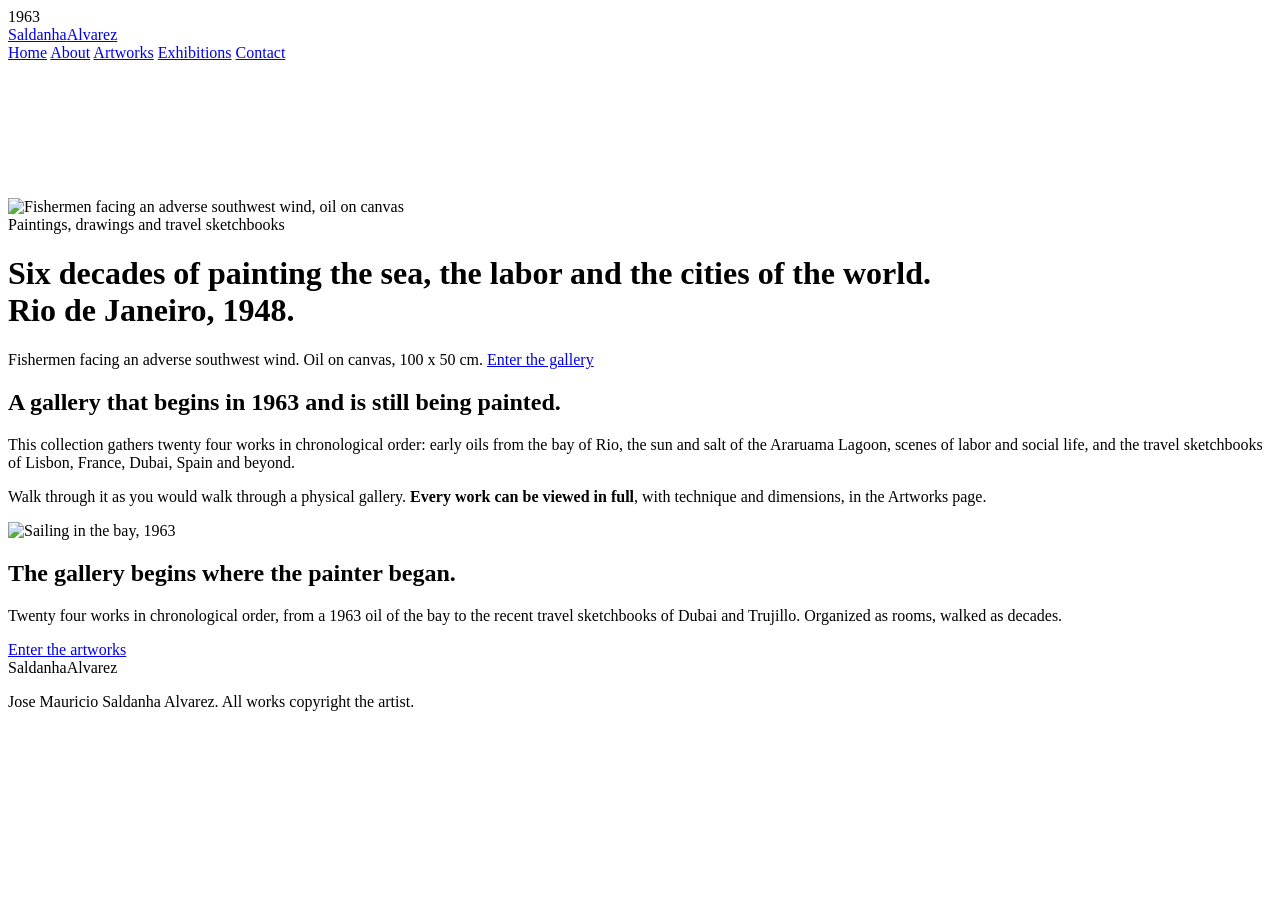
==== index.html @ 632a2b34 "Add files via upload" ====
<!DOCTYPE html>
<html lang="en">
<head>
<meta charset="UTF-8">
<meta name="viewport" content="width=device-width, initial-scale=1.0">
<meta name="robots" content="noindex, nofollow">
<title>Jose Mauricio Saldanha Alvarez - Painter, 1948</title>
<link rel="preconnect" href="https://fonts.googleapis.com">
<link rel="preconnect" href="https://fonts.gstatic.com" crossorigin>
<link href="https://fonts.googleapis.com/css2?family=EB+Garamond:ital,wght@0,400;0,500;0,600;1,400&family=Inter+Tight:wght@400;500;600;700&family=Inter:wght@400;500;600&display=swap" rel="stylesheet">
<link rel="stylesheet" href="/assets/styles.css">
</head>
<body>

<div class="cursor" id="cursor" aria-hidden="true"></div>
<div class="rail"><div class="rail__bar" id="railBar"></div></div>
<div class="rail__year" id="railYear">1963</div>

<nav class="nav" id="nav">
  <a href="/" class="nav__logo"><span>Saldanha</span><span>Alvarez</span></a>
  <div class="nav__menu">
    <a href="/">Home</a>
    <a href="/about">About</a>
    <a href="/artworks">Artworks</a>
    <a href="/exhibitions">Exhibitions</a>
    <a href="/contact">Contact</a>
  </div>
</nav>
<header class="hero" id="top">
  <div class="hero__media">
    <img src="https://res.cloudinary.com/db4pwya16/image/upload/f_auto,q_auto,w_1920/v1785888035/copy_of_oil_on_canvas_fishermen_facing_an_adverse_southwest_wind_jose_mauricio_saldanha_alvarez.webp" alt="Fishermen facing an adverse southwest wind, oil on canvas" fetchpriority="high">
    <video autoplay muted loop playsinline preload="metadata" poster="https://res.cloudinary.com/db4pwya16/image/upload/f_auto,q_auto,w_1920/v1785888035/copy_of_oil_on_canvas_fishermen_facing_an_adverse_southwest_wind_jose_mauricio_saldanha_alvarez.webp" id="heroVideo">
      <source src="https://res.cloudinary.com/db4pwya16/video/upload/v1785889119/Oil_on_canvas._Fishermen_facing_an_adverse_southwest_wind._Video_jlkxj2.mp4" type="video/mp4">
    </video>
  </div>
  <div class="hero__scrim"></div>
  <div class="hero__brand">
    <span class="eyebrow">Paintings, drawings and travel sketchbooks</span>
    <h1>Six decades of painting the sea, the labor and the cities of the world.<br>Rio de Janeiro, 1948.</h1>
  </div>
  <div class="hero__caption">
    <span>Fishermen facing an adverse southwest wind. Oil on canvas, 100 x 50 cm.</span>
    <a href="/artworks" class="hero__scroll">Enter the gallery <span></span></a>
  </div>
</header>
<section class="sec intro">
  <div class="wrap">
    <h2 class="reveal">A gallery that begins in 1963 and is still being painted.</h2>
    <div class="reveal">
      <p>This collection gathers twenty four works in chronological order: early oils from the bay of Rio, the sun and salt of the Araruama Lagoon, scenes of labor and social life, and the travel sketchbooks of Lisbon, France, Dubai, Spain and beyond.</p>
      <p style="margin-top:16px">Walk through it as you would walk through a physical gallery. <strong>Every work can be viewed in full</strong>, with technique and dimensions, in the Artworks page.</p>
    </div>
  </div>
</section>

<section class="sec home-feature">
  <div class="wrap">
    <div class="reveal">
      <img loading="lazy" src="https://res.cloudinary.com/db4pwya16/image/upload/f_auto,q_auto,w_1200/v1785788810/%C3%93il%20on%20card%20board.%20Sailing%20in%20the%20bay.%201963.%20Jose%20Mauricio%20Saldanha%20Alvarez.jpg" alt="Sailing in the bay, 1963">
    </div>
    <div class="reveal">
      <h2>The gallery begins where the painter began.</h2>
      <p>Twenty four works in chronological order, from a 1963 oil of the bay to the recent travel sketchbooks of Dubai and Trujillo. Organized as rooms, walked as decades.</p>
      <a class="btn" href="/artworks">Enter the artworks</a>
    </div>
  </div>
</section>

<footer class="footer">
  <div class="wrap">
    <div class="footer__logo"><span>Saldanha</span><span>Alvarez</span></div>
    <p>Jose Mauricio Saldanha Alvarez. All works copyright the artist.</p>
  </div>
</footer>

<script src="/assets/app.js"></script>
</body>
</html>
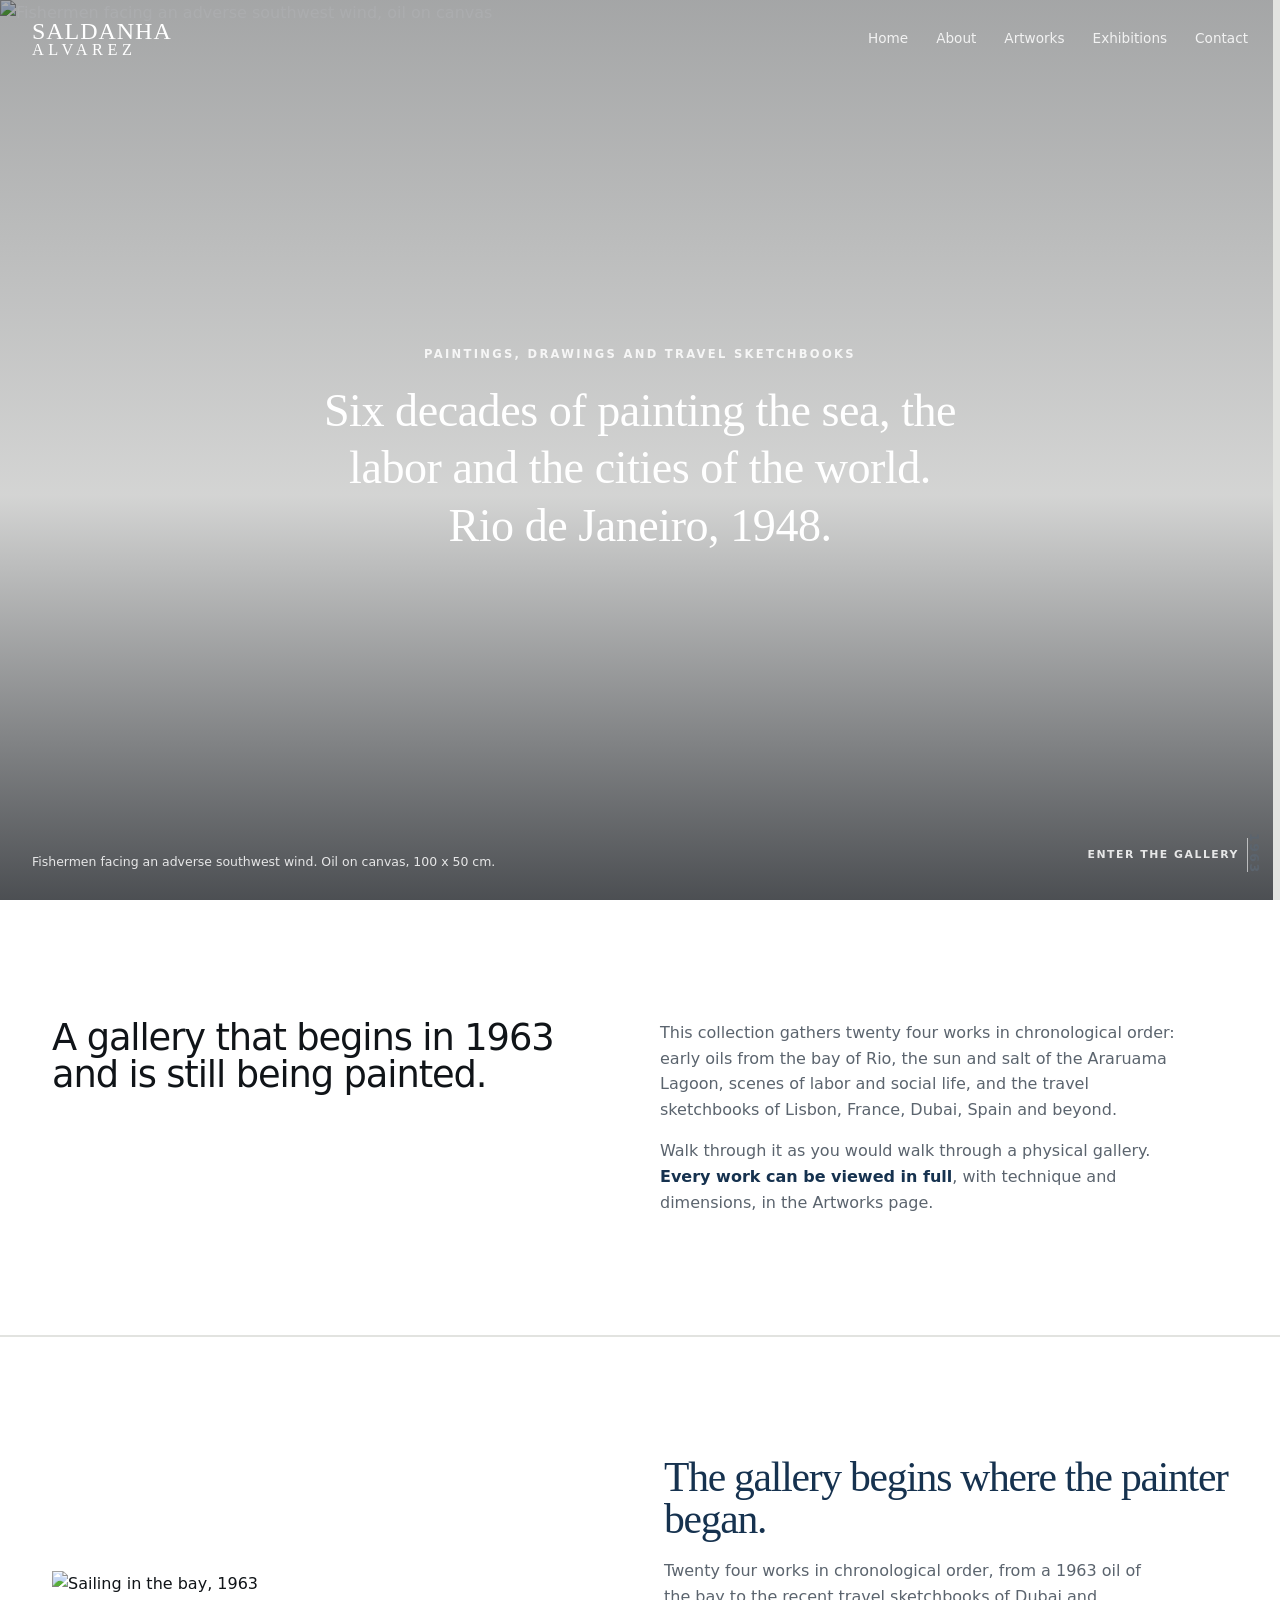
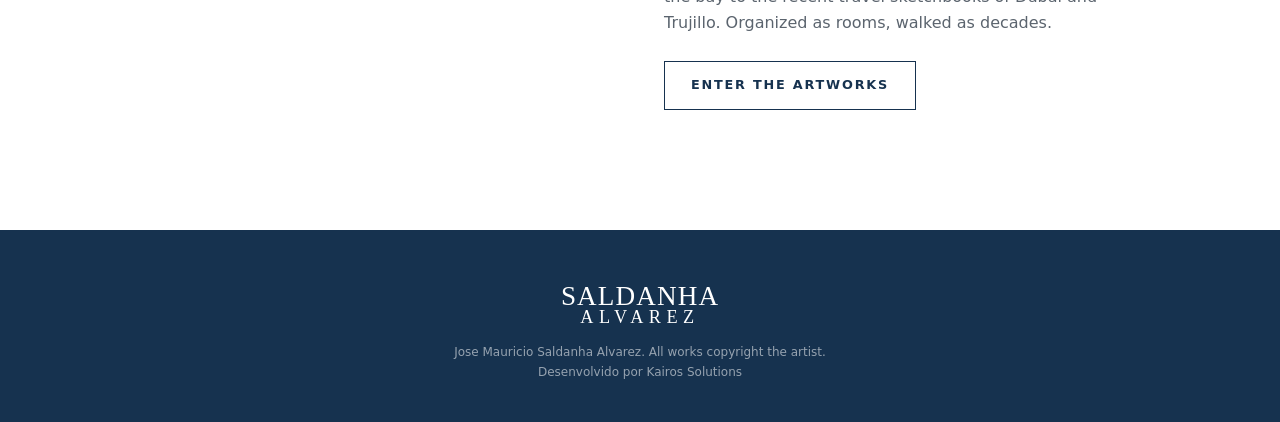
==== commit 648201e0: "Update index.html" ====
--- a/index.html
+++ b/index.html
@@ -30,7 +30,7 @@
   <div class="hero__media">
     <img src="https://res.cloudinary.com/db4pwya16/image/upload/f_auto,q_auto,w_1920/v1785888035/copy_of_oil_on_canvas_fishermen_facing_an_adverse_southwest_wind_jose_mauricio_saldanha_alvarez.webp" alt="Fishermen facing an adverse southwest wind, oil on canvas" fetchpriority="high">
     <video autoplay muted loop playsinline preload="metadata" poster="https://res.cloudinary.com/db4pwya16/image/upload/f_auto,q_auto,w_1920/v1785888035/copy_of_oil_on_canvas_fishermen_facing_an_adverse_southwest_wind_jose_mauricio_saldanha_alvarez.webp" id="heroVideo">
-      <source src="https://res.cloudinary.com/db4pwya16/video/upload/v1785889119/Oil_on_canvas._Fishermen_facing_an_adverse_southwest_wind._Video_jlkxj2.mp4" type="video/mp4">
+      <source src="https://res.cloudinary.com/db4pwya16/video/upload/v1785970972/pescadores_hero_h4ipx7.mp4" type="video/mp4">
     </video>
   </div>
   <div class="hero__scrim"></div>
@@ -70,6 +70,8 @@
   <div class="wrap">
     <div class="footer__logo"><span>Saldanha</span><span>Alvarez</span></div>
     <p>Jose Mauricio Saldanha Alvarez. All works copyright the artist.</p>
+    <p class="credit"><a href="https://redekairos.tech/" rel="noopener" target="_blank">Desenvolvido por Kairos Solutions</a></p>
+
   </div>
 </footer>
 
--- a/assets/styles.css
+++ b/assets/styles.css
@@ -0,0 +1,218 @@
+:root{
+  --display:"Inter Tight",system-ui,sans-serif;
+  --body:"Inter",system-ui,-apple-system,sans-serif;
+  --ink:#101418;
+  --ink-2:#5B646E;
+  --paper:#F7F7F5;
+  --line:#E2E3E0;
+  --naval:#16324F;
+  --coral:#E8622C;
+  --maxw:1240px;
+}
+*{margin:0;padding:0;box-sizing:border-box}
+html{scroll-behavior:smooth;scrollbar-width:none}
+html::-webkit-scrollbar{width:0;display:none}
+body.cursor-on,body.cursor-on *{cursor:none!important}
+.cursor{position:fixed;top:0;left:0;width:54px;height:54px;border-radius:50%;border:2px solid var(--naval);background-size:cover;background-position:center;pointer-events:none;z-index:200;transform:translate(-50%,-50%);transition:width .3s,height .3s,border-color .3s,opacity .3s;opacity:0;box-shadow:0 6px 18px -6px rgba(16,20,24,.4)}
+.cursor.visible{opacity:1}
+.cursor.grow{width:86px;height:86px;border-color:var(--coral)}
+.cursor::after{content:"";position:absolute;inset:0;border-radius:50%;background:var(--cursor-next,none);background-size:cover;background-position:center;opacity:0;transition:opacity .8s}
+.cursor.fading::after{opacity:1}
+body{font-family:var(--body);color:var(--ink);background:var(--paper);line-height:1.6;-webkit-font-smoothing:antialiased}
+h1,h2,h3{font-family:var(--display);font-weight:600;line-height:1;letter-spacing:-.03em}
+img{display:block;max-width:100%}
+a{color:inherit;text-decoration:none}
+.wrap{max-width:var(--maxw);margin:0 auto;padding:0 32px}
+.sec{padding:120px 0}
+.eyebrow{font-size:.72rem;font-weight:600;letter-spacing:.2em;text-transform:uppercase;color:var(--coral)}
+.huge{font-size:clamp(3rem,9vw,7.5rem);font-weight:500;letter-spacing:-.04em;line-height:.92}
+
+.nav{position:fixed;top:0;left:0;right:0;z-index:50;display:flex;align-items:center;justify-content:space-between;padding:20px 32px;transition:background .35s,color .35s,box-shadow .35s;color:#fff}
+.nav.solid{background:rgba(247,247,245,.9);backdrop-filter:blur(10px);color:var(--ink);box-shadow:0 1px 0 var(--line)}
+.nav__logo{font-family:"EB Garamond",Georgia,serif;font-weight:500;text-transform:uppercase;display:flex;flex-direction:column;line-height:.92}
+.nav__logo span{font-size:1.5rem;letter-spacing:.04em}
+.nav__logo span+span{font-size:1.02rem;letter-spacing:.28em}
+.nav__menu{display:flex;gap:28px;font-size:.85rem;font-weight:500}
+.nav__menu a{opacity:.85;transition:opacity .2s}
+.nav__menu a:hover{opacity:1}
+
+.rail{position:fixed;right:0;top:0;bottom:0;width:7px;background:var(--line);z-index:60}
+.rail__bar{width:100%;height:0;background:var(--naval);transition:height .1s linear}
+.rail__year{position:fixed;right:16px;bottom:26px;font-family:var(--display);font-weight:600;font-size:.78rem;letter-spacing:.12em;color:var(--ink-2);writing-mode:vertical-rl;z-index:60}
+
+.hero{position:relative;height:100svh;min-height:640px;display:flex;flex-direction:column;justify-content:flex-end;overflow:hidden;color:#fff}
+.hero__media{position:absolute;inset:0;z-index:1}
+.hero__media img,.hero__media video{position:absolute;inset:0;width:100%;height:100%;object-fit:cover}
+.hero__scrim{position:absolute;inset:0;background:linear-gradient(to top,rgba(10,14,20,.72) 0%,rgba(10,14,20,.15) 45%,rgba(10,14,20,.35) 100%);z-index:2}
+.hero__brand{position:absolute;inset:0;display:flex;flex-direction:column;align-items:center;justify-content:center;text-align:center;padding:0 24px;z-index:3}
+.hero__brand .eyebrow{color:#fff;opacity:.85}
+.hero__brand h1{font-family:"EB Garamond",Georgia,serif;font-size:clamp(1.7rem,3.6vw,2.9rem);font-weight:500;line-height:1.25;letter-spacing:-.01em;margin-top:18px;max-width:820px;text-wrap:balance}
+.hero__caption{position:relative;z-index:3;display:flex;justify-content:space-between;align-items:flex-end;gap:20px;padding:0 32px 28px;font-size:.78rem;opacity:.85;flex-wrap:wrap}
+.hero__scroll{display:inline-flex;align-items:center;gap:8px;letter-spacing:.14em;text-transform:uppercase;font-weight:600;font-size:.68rem}
+.hero__scroll span{display:inline-block;width:1px;height:34px;background:#fff;opacity:.7;animation:drip 2.2s ease-in-out infinite}
+@keyframes drip{0%{transform:scaleY(0);transform-origin:top}45%{transform:scaleY(1);transform-origin:top}55%{transform:scaleY(1);transform-origin:bottom}100%{transform:scaleY(0);transform-origin:bottom}}
+
+.intro{background:#fff;border-bottom:1px solid var(--line)}
+.intro .wrap{display:grid;grid-template-columns:1fr 1fr;gap:40px;align-items:start}
+.intro h2{font-size:clamp(1.6rem,3vw,2.3rem);font-weight:500;text-wrap:balance}
+.intro p{color:var(--ink-2);max-width:52ch}
+.intro strong{color:var(--naval);font-weight:600}
+
+.room{padding:110px 0 40px}
+.room__head{display:flex;align-items:baseline;gap:22px;flex-wrap:wrap;margin-bottom:56px}
+.room__head .huge{color:var(--naval);font-family:"EB Garamond",Georgia,serif;font-weight:500;letter-spacing:-.02em}
+.room__head .meta{color:var(--ink-2);font-size:.9rem;max-width:44ch}
+.strip{display:grid;grid-template-columns:repeat(12,1fr);gap:70px 44px;align-items:end}
+.work{position:relative;cursor:zoom-in;grid-column:span 4}
+.work.w-5,.work.w-6,.work.w-7,.work.w-3{grid-column:span 4}
+.work figure{margin:0}
+.work .frame{background:none;border:0;padding:0;display:flex;align-items:flex-end;height:340px;transition:opacity .35s}
+.work:hover .frame{opacity:.88}
+.work img{max-width:100%;max-height:100%;width:auto;height:auto}
+.work figcaption{display:block;margin-top:16px;font-family:"EB Garamond",Georgia,serif;font-size:.98rem;color:var(--ink-2);line-height:1.45}
+.work figcaption b{display:block;font-weight:600;color:var(--ink);font-family:"EB Garamond",Georgia,serif;font-size:1.05rem;letter-spacing:0}
+.work figcaption span{font-style:italic}
+.work .num{display:none}
+.work video{width:100%;height:auto}
+
+.env{position:relative;min-height:82vh;display:flex;align-items:center;justify-content:center;text-align:center;color:#fff;overflow:hidden;margin:80px 0}
+.env img{position:absolute;inset:0;width:100%;height:100%;object-fit:cover}
+.env__scrim{position:absolute;inset:0;background:rgba(12,20,30,.45)}
+.env .wrap{position:relative}
+.env .huge{color:#fff;font-size:clamp(2.4rem,7vw,5.4rem)}
+.env p{margin-top:16px;opacity:.85;font-size:.95rem}
+
+.index{background:var(--paper)}
+.index .room__head{margin-bottom:34px}
+.index-band{display:flex;height:520px;gap:0}
+.index-band+.index-band{margin-top:24px}
+.st{flex:1;position:relative;overflow:hidden;cursor:zoom-in;min-width:0;transition:flex .55s cubic-bezier(.2,.7,.2,1)}
+.st img{width:100%;height:100%;object-fit:cover;filter:grayscale(1) sepia(1) hue-rotate(190deg) saturate(3.2) brightness(.82);transition:filter .55s,transform .55s}
+.st::after{content:"";position:absolute;inset:0;background:rgba(22,50,79,.32);transition:opacity .55s}
+.st .st__cap{position:absolute;left:0;right:0;bottom:0;padding:18px 16px;color:#fff;background:linear-gradient(to top,rgba(10,14,20,.75),transparent);opacity:0;transform:translateY(10px);transition:opacity .45s,transform .45s;font-size:.76rem}
+.st .st__cap b{display:block;font-family:var(--display);font-weight:600;font-size:.88rem;letter-spacing:-.01em}
+.st .st__cap span{opacity:.8}
+.st:hover,.st:focus-visible{flex:4.2}
+.st:hover img,.st:focus-visible img{filter:none;transform:scale(1.02)}
+.st:hover::after,.st:focus-visible::after{opacity:0}
+.st:hover .st__cap,.st:focus-visible .st__cap{opacity:1;transform:none}
+.st:focus-visible{outline:2px solid var(--coral);outline-offset:-2px}
+
+.about{background:#fff;border-top:1px solid var(--line)}
+.about .wrap{display:grid;grid-template-columns:1fr 1fr;gap:40px;align-items:start}
+.about .huge{color:var(--naval)}
+.about__r h3{font-size:clamp(1.5rem,2.4vw,2.1rem);font-weight:500;margin-bottom:26px;text-wrap:balance}
+.cols{display:grid;grid-template-columns:1fr 1fr;gap:26px;color:var(--ink-2);font-size:.94rem}
+.rule{display:flex;justify-content:space-between;align-items:center;border-top:1px solid var(--line);margin-top:34px;padding-top:16px}
+.quote{margin-top:60px;grid-column:1/-1;text-align:center}
+.quote p{font-family:var(--display);font-weight:500;font-size:clamp(1.7rem,4vw,3rem);letter-spacing:-.03em;line-height:1.1;color:var(--ink)}
+.quote p em{font-style:normal;color:var(--coral)}
+.quote span{display:block;margin-top:14px;font-size:.78rem;letter-spacing:.16em;text-transform:uppercase;color:var(--ink-2)}
+
+.cv{padding-top:0}
+.cv .wrap{display:grid;grid-template-columns:1fr 1fr 1fr;gap:40px}
+.cv h3{font-size:1rem;letter-spacing:.1em;text-transform:uppercase;color:var(--naval);margin-bottom:18px}
+.cv ul{list-style:none;color:var(--ink-2);font-size:.9rem}
+.cv li{padding:10px 0;border-bottom:1px solid var(--line)}
+.cv li b{color:var(--ink);font-weight:600}
+
+.contact{background:var(--naval);color:#fff;text-align:center}
+.contact .eyebrow{color:var(--coral)}
+.contact h2{font-size:clamp(2rem,5vw,3.6rem);margin:18px 0 26px}
+.contact a.mail{display:inline-block;font-family:var(--display);font-weight:500;font-size:clamp(1.1rem,2.4vw,1.6rem);border-bottom:1px solid rgba(255,255,255,.4);padding-bottom:4px;transition:border-color .2s}
+.contact a.mail:hover{border-color:var(--coral)}
+.contact p.loc{margin-top:26px;font-size:.85rem;opacity:.7}
+.footer{background:var(--naval);color:rgba(255,255,255,.55);text-align:center;font-size:.75rem;padding:26px 0;border-top:1px solid rgba(255,255,255,.12)}
+
+.lightbox{position:fixed;inset:0;background:rgba(10,13,17,.94);z-index:100;display:none;flex-direction:column;color:#fff}
+.lightbox.open{display:flex}
+.lightbox__stage{flex:1;display:flex;align-items:center;justify-content:center;overflow:hidden;padding:56px 72px 8px}
+.lightbox__stage img{max-width:100%;max-height:100%;object-fit:contain;transition:transform .35s ease;cursor:zoom-in}
+.lightbox__stage img.zoomed{transform:scale(2);cursor:zoom-out}
+.lightbox__bar{display:flex;justify-content:space-between;align-items:center;gap:16px;padding:16px 24px;font-size:.82rem}
+.lightbox__bar .cap b{font-family:var(--display);font-weight:600;display:block}
+.lightbox__bar .cap span{opacity:.7}
+.lb-btn{background:none;border:1px solid rgba(255,255,255,.3);color:#fff;font-family:var(--body);font-size:.8rem;padding:8px 14px;cursor:pointer;transition:border-color .2s,background .2s}
+.lb-btn:hover{border-color:var(--coral);background:rgba(232,98,44,.15)}
+.lb-btn:focus-visible{outline:2px solid var(--coral);outline-offset:2px}
+.lightbox__x{position:absolute;top:16px;right:20px}
+.lightbox__nav{position:absolute;top:50%;transform:translateY(-50%)}
+.lightbox__nav.prev{left:16px}
+.lightbox__nav.next{right:16px}
+.lightbox__count{position:absolute;top:22px;left:24px;font-family:var(--display);font-size:.78rem;letter-spacing:.12em;opacity:.8}
+
+.reveal{opacity:0;transform:translateY(26px);transition:opacity .7s ease,transform .7s ease}
+.reveal.in{opacity:1;transform:none}
+
+@media (prefers-reduced-motion:reduce){
+  html{scroll-behavior:auto}
+  .reveal{opacity:1;transform:none;transition:none}
+  .hero__scroll span{animation:none}
+  .work:hover .frame{transform:none}
+  .st,.st img,.st::after,.st .st__cap{transition:none}
+}
+@media (max-width:900px){
+  .wrap{padding:0 22px}
+  .sec{padding:80px 0}
+  .nav__menu{display:none}
+  .intro .wrap,.about .wrap{grid-template-columns:1fr}
+  .cols{grid-template-columns:1fr}
+  .cv .wrap{grid-template-columns:1fr}
+  .strip{grid-template-columns:1fr 1fr;gap:44px 18px}
+  .work,.work.w-3,.work.w-5,.work.w-6,.work.w-7{grid-column:span 1}
+  .work .frame{height:240px}
+  .rail,.rail__year{display:none}
+  .lightbox__stage{padding:56px 16px 8px}
+  .index-band{height:380px;overflow-x:auto;-webkit-overflow-scrolling:touch;scroll-snap-type:x mandatory}
+  .st{flex:0 0 96px;scroll-snap-align:start}
+  .st:hover,.st:focus-visible{flex:0 0 260px}
+}
+
+.nav--static{position:sticky;background:rgba(247,247,245,.92);backdrop-filter:blur(10px);color:var(--ink);box-shadow:0 1px 0 var(--line)}
+.pagehead{padding:150px 0 30px}
+.pagehead .huge{color:var(--naval);font-family:"EB Garamond",Georgia,serif;font-weight:500;letter-spacing:-.02em}
+.pagehead .meta{color:var(--ink-2);font-size:.95rem;max-width:60ch;margin-top:18px}
+.footer{background:var(--naval);color:#fff;text-align:center;padding:54px 0 40px;border-top:0}
+.footer__logo{font-family:"EB Garamond",Georgia,serif;font-weight:500;text-transform:uppercase;display:inline-flex;flex-direction:column;line-height:.92;margin-bottom:18px}
+.footer__logo span{font-size:1.7rem;letter-spacing:.04em}
+.footer__logo span+span{font-size:1.14rem;letter-spacing:.3em}
+.footer p{font-size:.75rem;color:rgba(255,255,255,.55)}
+.home-feature{background:#fff;border-top:1px solid var(--line)}
+.home-feature .wrap{display:grid;grid-template-columns:1fr 1fr;gap:48px;align-items:center}
+.home-feature img{width:100%;height:auto}
+.home-feature h2{font-family:"EB Garamond",Georgia,serif;font-weight:500;font-size:clamp(1.8rem,3.4vw,2.6rem);color:var(--naval);margin-bottom:18px}
+.home-feature p{color:var(--ink-2);max-width:48ch}
+.btn{display:inline-block;margin-top:26px;padding:13px 26px;border:1px solid var(--naval);color:var(--naval);font-size:.8rem;font-weight:600;letter-spacing:.14em;text-transform:uppercase;transition:background .25s,color .25s}
+.btn:hover{background:var(--naval);color:#fff}
+.about-split{display:grid;grid-template-columns:1fr 1fr;min-height:100svh}
+.about-split__media{position:relative;overflow:hidden}
+.about-split__media video,.about-split__media img{position:absolute;inset:0;width:100%;height:100%;object-fit:cover}
+.about-split__body{padding:150px 56px 80px;max-width:640px}
+.about-split__body .huge{color:var(--naval);font-family:"EB Garamond",Georgia,serif;font-weight:500;font-size:clamp(2.6rem,5vw,4.4rem)}
+.about-split__body h3{font-family:"EB Garamond",Georgia,serif;font-size:clamp(1.3rem,2vw,1.7rem);font-weight:500;margin:26px 0 20px;text-wrap:balance}
+.about-split__body p{color:var(--ink-2);font-size:.95rem;margin-bottom:16px}
+.about-split__caption{position:absolute;left:24px;bottom:20px;color:#fff;font-size:.75rem;opacity:.85;z-index:2}
+.about-split__scrim{position:absolute;left:0;right:0;bottom:0;height:120px;background:linear-gradient(to top,rgba(10,14,20,.55),transparent)}
+.exh-list{display:flex;flex-direction:column}
+.exh{display:grid;grid-template-columns:300px 1fr auto;gap:40px;align-items:center;padding:34px 0;border-bottom:1px solid var(--line)}
+.exh:first-child{border-top:1px solid var(--line)}
+.exh__img{height:190px;overflow:hidden}
+.exh__img img{width:100%;height:100%;object-fit:cover;filter:grayscale(.2);transition:filter .4s,transform .6s}
+.exh:hover .exh__img img{filter:none;transform:scale(1.04)}
+.exh__body b{display:block;font-family:"EB Garamond",Georgia,serif;font-weight:600;font-size:1.35rem;color:var(--ink);margin-bottom:6px}
+.exh__body span{color:var(--ink-2);font-size:.92rem}
+.exh__year{font-family:"EB Garamond",Georgia,serif;font-size:1.6rem;color:var(--naval)}
+.contact-page{background:#fff;border-top:1px solid var(--line)}
+.contact-page .wrap{display:grid;grid-template-columns:1fr 1fr;gap:48px}
+.contact-page h3{font-size:.85rem;letter-spacing:.16em;text-transform:uppercase;color:var(--naval);margin-bottom:14px}
+.contact-page a.mail2{display:block;font-family:"EB Garamond",Georgia,serif;font-size:1.5rem;color:var(--ink);margin-bottom:8px;border-bottom:1px solid transparent;width:fit-content}
+.contact-page a.mail2:hover{border-color:var(--coral)}
+.contact-page p{color:var(--ink-2);font-size:.95rem}
+@media (max-width:900px){
+  .home-feature .wrap,.about-split,.contact-page .wrap{grid-template-columns:1fr}
+  .about-split__media{min-height:60svh;position:relative}
+  .about-split__body{padding:60px 22px}
+  .exh{grid-template-columns:1fr;gap:16px}
+  .exh__img{height:220px}
+  .pagehead{padding:120px 0 10px}
+}
